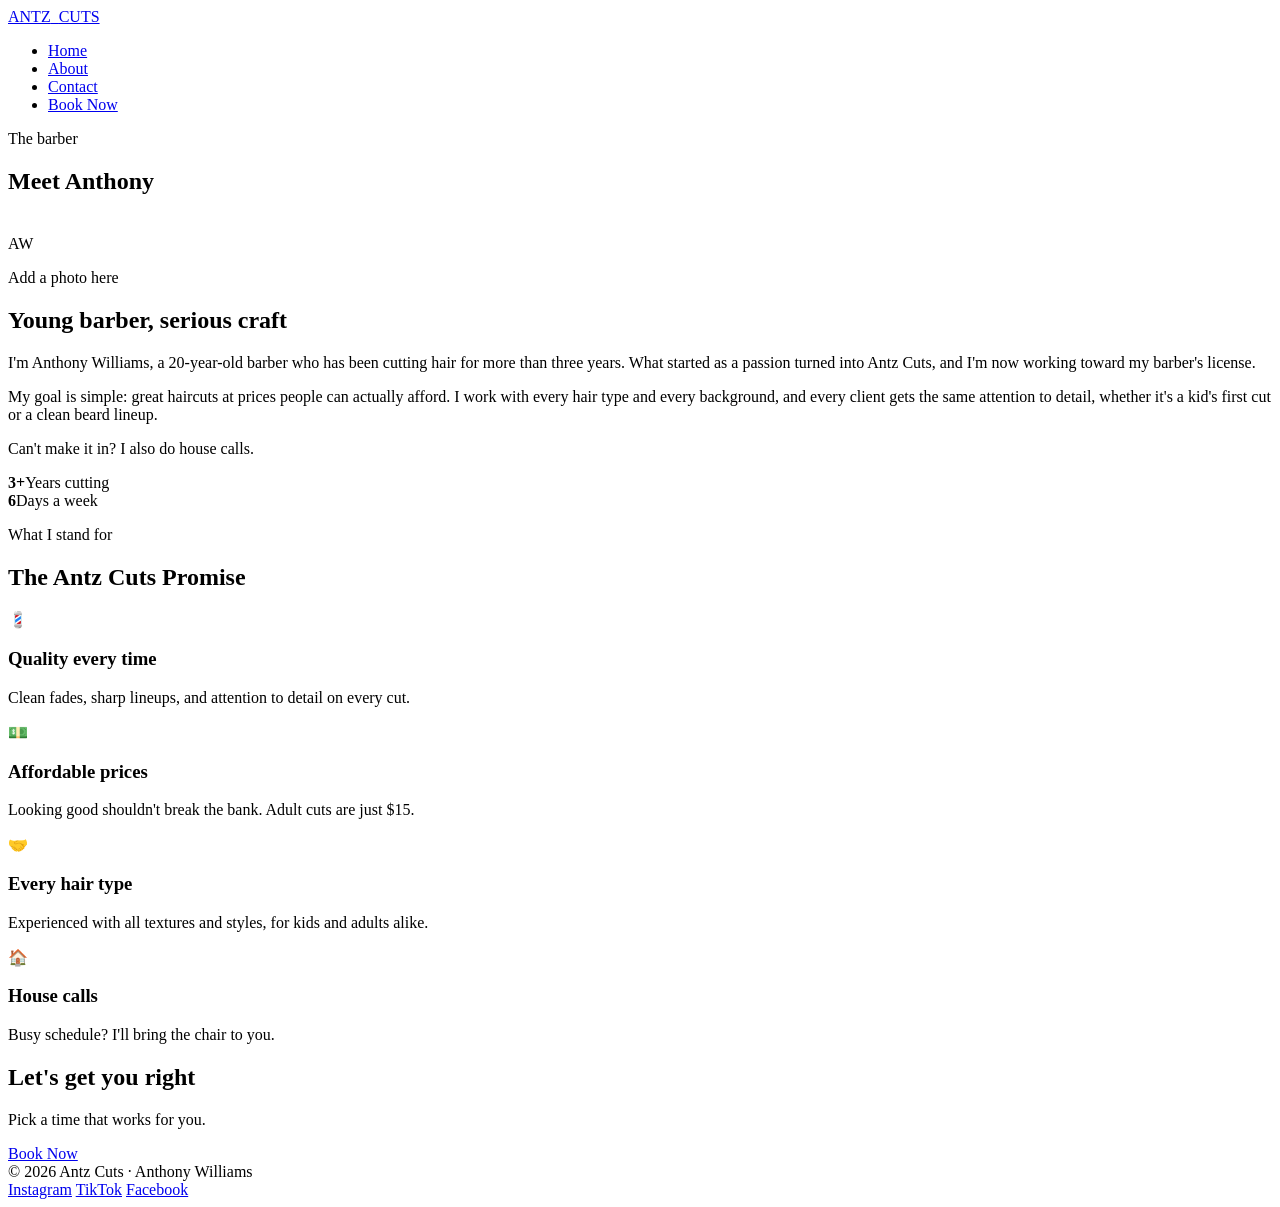
==== about.html @ 1a443a41 "added files" ====
<!DOCTYPE html>
<html lang="en">
<head>
  <meta charset="UTF-8">
  <meta name="viewport" content="width=device-width, initial-scale=1.0">
  <title>Antz Cuts | About</title>
  <link rel="preconnect" href="https://fonts.googleapis.com">
  <link href="https://fonts.googleapis.com/css2?family=Bebas+Neue&family=Inter:wght@400;500;600;700&display=swap" rel="stylesheet">
  <link rel="stylesheet" href="styles.css">
</head>
<body>

  <header>
    <nav class="container nav">
      <a href="index.html" class="logo">ANTZ<span>_</span>CUTS</a>
      <ul class="nav-links">
        <li><a href="index.html">Home</a></li>
        <li><a href="about.html" class="active">About</a></li>
        <li><a href="contact.html">Contact</a></li>
        <li><a href="   book.html" class="btn btn-primary">Book Now</a></li>
      </ul>
    </nav>
    <div class="pole"></div>
  </header>

  <main>
    <section class="page-hero">
      <div class="container">
        <p class="eyebrow">The barber</p>
        <h1>Meet Anthony</h1>
      </div>
    </section>

    <section style="padding-top: 20px;">
      <div class="container about-grid">
        <!-- Replace this block with a real photo: <img src="anthony.jpg" alt="Anthony Williams" class="portrait"> -->
        <div class="portrait">
          <div>
            <div class="initials">AW</div>
            <p>Add a photo here</p>
          </div>
        </div>

        <div class="about-text">
          <h2>Young barber, serious craft</h2>
          <p>I'm Anthony Williams, a 20-year-old barber who has been cutting hair for more than three years. What started as a passion turned into Antz Cuts, and I'm now working toward my barber's license.</p>
          <p>My goal is simple: great haircuts at prices people can actually afford. I work with every hair type and every background, and every client gets the same attention to detail, whether it's a kid's first cut or a clean beard lineup.</p>
          <p>Can't make it in? I also do house calls.</p>

          <div class="stats">
            <div class="stat"><b>3+</b><span>Years cutting</span></div>
            <div class="stat"><b>6</b><span>Days a week</span></div>
          </div>
        </div>
      </div>
    </section>

    <section>
      <div class="container">
        <div class="section-head">
          <p class="eyebrow">What I stand for</p>
          <h2>The Antz Cuts Promise</h2>
        </div>
        <div class="values">
          <div class="value">
            <div class="icon">💈</div>
            <h3>Quality every time</h3>
            <p>Clean fades, sharp lineups, and attention to detail on every cut.</p>
          </div>
          <div class="value">
            <div class="icon">💵</div>
            <h3>Affordable prices</h3>
            <p>Looking good shouldn't break the bank. Adult cuts are just $15.</p>
          </div>
          <div class="value">
            <div class="icon">🤝</div>
            <h3>Every hair type</h3>
            <p>Experienced with all textures and styles, for kids and adults alike.</p>
          </div>
          <div class="value">
            <div class="icon">🏠</div>
            <h3>House calls</h3>
            <p>Busy schedule? I'll bring the chair to you.</p>
          </div>
        </div>
      </div>
    </section>

    <section class="cta">
      <div class="container">
        <h2>Let's get you right</h2>
        <p>Pick a time that works for you.</p>
        <a href="   book.html" class="btn btn-primary">Book Now</a>
      </div>
    </section>
  </main>

  <footer>
    <div class="container foot">
      <span>&copy; 2026 Antz Cuts &middot; Anthony Williams</span>
      <div class="socials">
        <a href="https://www.instagram.com/antz_cuts" target="_blank">Instagram</a>
        <a href="https://www.tiktok.com/@antzcuts" target="_blank">TikTok</a>
        <a href="#" target="_blank">Facebook</a>
      </div>
    </div>
  </footer>

</body>
</html>
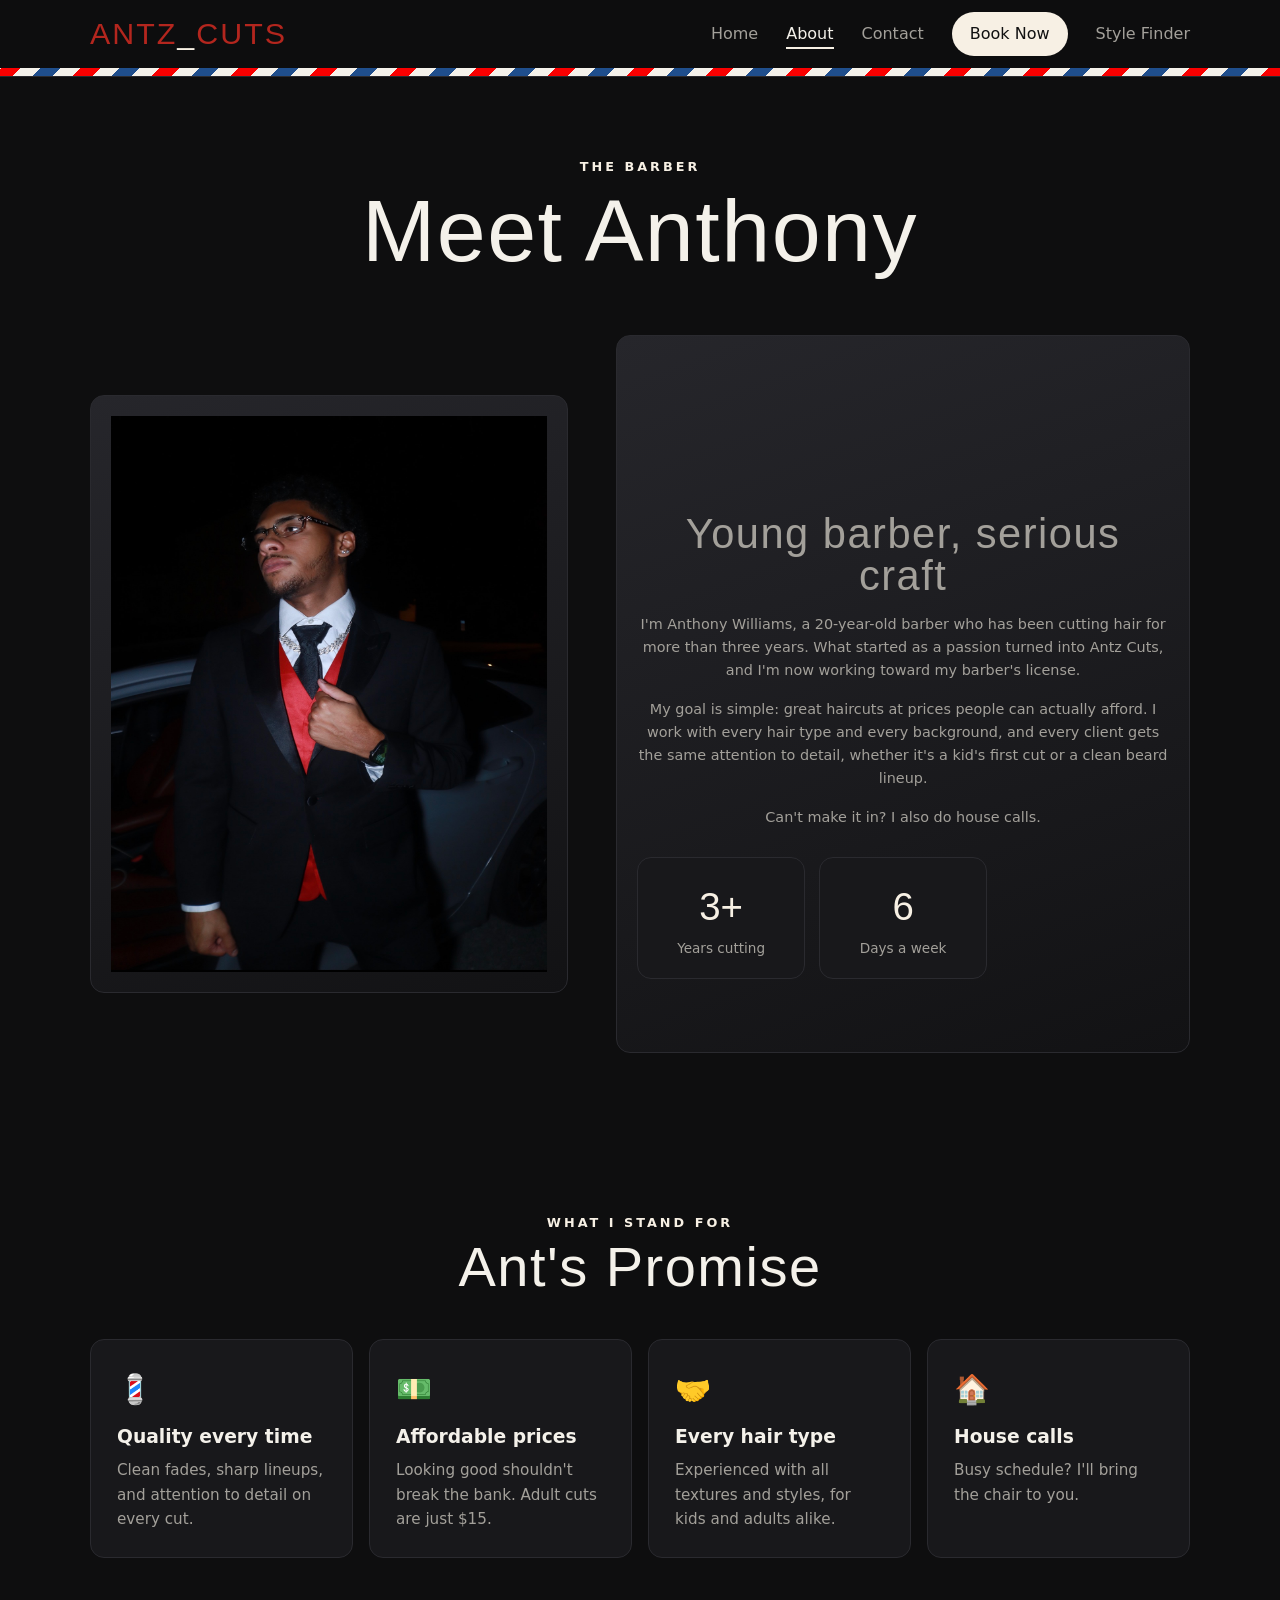
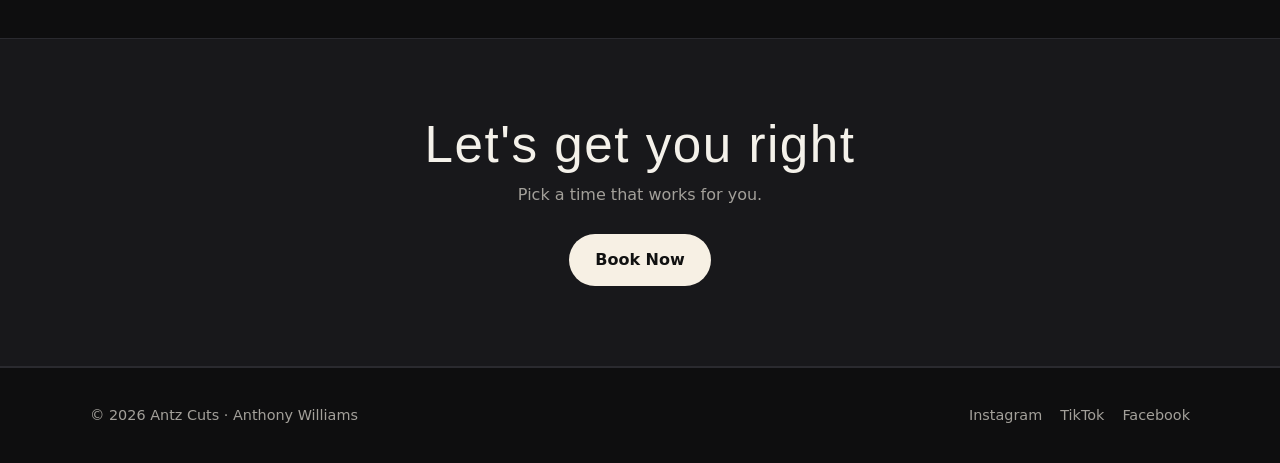
==== commit db4d70a5: "Add booking page and media" ====
--- a/about.html
+++ b/about.html
@@ -18,6 +18,7 @@
         <li><a href="about.html" class="active">About</a></li>
         <li><a href="contact.html">Contact</a></li>
         <li><a href="   book.html" class="btn btn-primary">Book Now</a></li>
+        <li><a href="style-finder.html">Style Finder</a></li>
       </ul>
     </nav>
     <div class="pole"></div>
@@ -33,12 +34,11 @@
 
     <section style="padding-top: 20px;">
       <div class="container about-grid">
-        <!-- Replace this block with a real photo: <img src="anthony.jpg" alt="Anthony Williams" class="portrait"> -->
+        <img src="IMG_3100.jpeg" alt="Anthony Williams, barber" class="portrait">
         <div class="portrait">
           <div>
-            <div class="initials">AW</div>
-            <p>Add a photo here</p>
-          </div>
+           
+           
         </div>
 
         <div class="about-text">
@@ -59,7 +59,7 @@
       <div class="container">
         <div class="section-head">
           <p class="eyebrow">What I stand for</p>
-          <h2>The Antz Cuts Promise</h2>
+          <h2> Ant's Promise</h2>
         </div>
         <div class="values">
           <div class="value">
--- a/styles.css
+++ b/styles.css
@@ -0,0 +1,674 @@
+
+:root {
+  /* --- Color palette (dark barbershop theme) --- */
+  --color-bg:        #0e0e0f;   /* page background        */
+  --color-surface:   #18181b;   /* cards and panels       */
+  --color-border:    #2a2a2f;   /* dividers and outlines  */
+  --color-text:      #f4f1ea;   /* main text (warm white) */
+  --color-muted:     #a3a09a;   /* secondary text         */
+  --color-accent:    #f7f0e4;   /* brand gold: prices, buttons, highlights */
+  --color-accent-hover: #f90000;
+  --color-red:       #f90000;   /* barber-pole red, "Closed" label */
+  --color-blue:      #1f4e8c;   /* barber-pole blue       */
+
+  /* --- Typography: two fonts only --- */
+  --font-display: "Bebas Neue", Impact, sans-serif;   /* headings */
+  --font-body:    "Inter", system-ui, sans-serif;     /* everything else */
+
+  /* --- Spacing scale (used for margin and padding) --- */
+  --space-xs: 6px;
+  --space-sm: 14px;
+  --space-md: 24px;
+  --space-lg: 44px;
+  --space-xl: 80px;
+
+  /* --- Shape --- */
+  --radius: 14px;
+  --radius-pill: 999px;
+}
+
+
+/* ==========================================================================
+   2. BASE / ELEMENT SELECTORS
+   Type selectors (body, a, h1, h2...) set defaults for the whole site.
+   ========================================================================== */
+* {
+  box-sizing: border-box;
+  margin: 0;
+  padding: 0;
+}
+
+body {
+  font-family: var(--font-body);
+  font-size: 16px;
+  line-height: 1.6;
+  color: var(--color-text);
+  background-color: var(--color-bg);
+}
+
+h1, h2 {
+  font-family: var(--font-display);
+  font-weight: 400;
+  letter-spacing: 1.5px;
+  line-height: 1;
+}
+
+h3 {
+  font-family: var(--font-body);
+  font-weight: 600;
+}
+
+a {
+  color: inherit;
+  text-decoration: none;
+}
+
+img {
+  max-width: 100%;
+  display: block;
+}
+
+
+/* ==========================================================================
+   3. LAYOUT HELPERS
+   Class selectors reused on every page.
+   ========================================================================== */
+.container {
+  width: min(1100px, 100% - 32px);   /* 16px side gutter on small screens */
+  margin-inline: auto;               /* centers the content */
+}
+
+section {
+  padding: var(--space-xl) 0;        /* same vertical rhythm on every page */
+}
+
+.section-head {
+  text-align: center;
+  margin-bottom: var(--space-lg);
+}
+
+.section-head h2 {                   /* descendant selector */
+  font-size: clamp(2.4rem, 6vw, 3.5rem);
+  margin-top: var(--space-xs);
+}
+
+/* Small uppercase label that sits above headings ("MENU", "THE BARBER") */
+.eyebrow {
+  color: var(--color-accent);
+  font-size: 0.8rem;
+  font-weight: 600;
+  letter-spacing: 3px;
+  text-transform: uppercase;
+}
+
+
+/* ==========================================================================
+   4. HEADER & NAVIGATION (identical on all three pages)
+   ========================================================================== */
+header {
+  position: sticky;
+  top: 0;
+  z-index: 10;
+  background-color: rgba(14, 14, 15, 0.9);
+  backdrop-filter: blur(8px);
+  border-bottom: 1px solid var(--color-border);
+}
+
+.nav {
+  display: flex;
+  align-items: center;
+  justify-content: space-between;
+  height: 68px;
+}
+
+.logo {
+  font-family: var(--font-display);
+  font-size: 1.9rem;
+  letter-spacing: 2px;
+}
+
+.logo span {
+  color: var(--color-accent);
+}
+
+.nav-links {
+  display: flex;
+  align-items: center;
+  gap: 28px;
+  list-style: none;
+}
+
+.nav-links a {
+  color: var(--color-muted);
+  font-weight: 500;
+  transition: color 0.2s;
+}
+
+/* Pseudo-class selector: hover state */
+.nav-links a:hover {
+  color: var(--color-text);
+}
+
+/* The current page gets class="active" in the HTML */
+.nav-links a.active {
+  color: var(--color-text);
+  border-bottom: 2px solid var(--color-accent);
+  padding-bottom: 4px;
+}
+
+/* Decorative barber-pole stripe under the header */
+.pole {
+  height: 8px;
+  background: repeating-linear-gradient(
+    -45deg,
+    var(--color-red)  0 14px,
+    var(--color-text) 14px 28px,
+    var(--color-blue) 28px 42px,
+    var(--color-text) 42px 56px
+  );
+}
+
+
+/* ==========================================================================
+   5. BUTTONS (reusable component)
+   Base class .btn + modifier classes .btn-primary / .btn-ghost
+   ========================================================================== */
+.btn {
+  display: inline-block;
+  padding: 13px 26px;
+  border-radius: var(--radius-pill);
+  font-weight: 600;
+  transition: transform 0.15s, background-color 0.2s, border-color 0.2s;
+}
+
+.btn:hover {
+  transform: translateY(-2px);       /* small lift on hover */
+}
+
+.btn-primary {
+  background-color: var(--color-accent);
+  color: #111;
+}
+
+.btn-primary:hover {
+  background-color: var(--color-accent-hover);
+}
+
+.btn-ghost {
+  border: 1px solid var(--color-border);
+  color: var(--color-text);
+}
+
+.btn-ghost:hover {
+  border-color: var(--color-accent);
+}
+
+/* Smaller button inside the nav; keep its text dark on gold */
+.nav .btn {
+  padding: 9px 18px;
+}
+
+.nav-links a.btn-primary,
+.nav-links a.btn-primary:hover {
+  color: #111;
+}
+
+
+/* ==========================================================================
+   6. HOME PAGE
+   ========================================================================== */
+
+/* --- Hero banner --- */
+.hero {
+  position: relative;
+  overflow: hidden;
+  padding: 110px 0 90px;
+  text-align: center;
+}
+
+.hero::before {                     
+  content: "";
+  position: absolute;
+  inset: 0;
+  background: radial-gradient(circle at 50% 0%, rgba(22, 22, 22, 0.734), transparent 60%);
+}
+
+.hero > * {                          /* child combinator: keep content above the glow */
+  position: relative;
+}
+
+.hero h1 {
+  font-size: clamp(3.5rem, 11vw, 7.5rem);
+  margin: var(--space-sm) 0;
+}
+
+.hero p {
+  max-width: 560px;
+  margin: 0 auto 32px;
+  color: var(--color-muted);
+  font-size: 1.1rem;
+}
+
+.hero .actions {
+  display: flex;
+  flex-wrap: wrap;
+  justify-content: center;
+  gap: var(--space-sm);
+}
+
+/* --- FEATURED COMPONENT: service price cards ---
+   A responsive grid of cards. Each card shows a service, its price in the
+   brand gold, its length, and an optional tag. */
+.services {
+  display: grid;
+  grid-template-columns: repeat(auto-fit, minmax(240px, 1fr));
+  gap: 16px;
+}
+
+.service {
+  display: flex;
+  flex-direction: column;
+  gap: var(--space-xs);
+  padding: 22px;
+  background-color: var(--color-surface);
+  border: 1px solid var(--color-border);
+  border-radius: var(--radius);
+  transition: border-color 0.2s, transform 0.2s;
+}
+
+.service:hover {
+  border-color: var(--color-accent);
+  transform: translateY(-3px);
+}
+
+.service .top {
+  display: flex;
+  justify-content: space-between;
+  align-items: baseline;
+  gap: 10px;
+}
+
+.service h3 {
+  font-size: 1.05rem;
+}
+
+.service small {
+  color: var(--color-muted);
+}
+
+.price {
+  color: var(--color-accent);
+  font-size: 1.2rem;
+  font-weight: 700;
+  white-space: nowrap;
+}
+
+.tag {
+  align-self: flex-start;
+  padding: 3px 9px;
+  border-radius: var(--radius-pill);
+  background-color: rgba(212, 162, 76, 0.15);
+  color: var(--color-accent);
+  font-size: 0.7rem;
+  letter-spacing: 1px;
+  text-transform: uppercase;
+}
+
+/* --- Hours table --- */
+.hours-wrap {
+  display: grid;
+  grid-template-columns: 1fr 1fr;
+  gap: 40px;
+  align-items: center;
+}
+
+.hours-copy h2 {
+  font-size: 3rem;
+  margin: 8px 0 var(--space-sm);
+}
+
+.hours-copy p {
+  margin-bottom: var(--space-md);
+  color: var(--color-muted);
+}
+
+.hours {
+  padding: 10px var(--space-md);
+  background-color: var(--color-surface);
+  border: 1px solid var(--color-border);
+  border-radius: var(--radius);
+}
+
+.hours li {
+  display: flex;
+  justify-content: space-between;
+  padding: 12px 0;
+  list-style: none;
+  border-bottom: 1px solid var(--color-border);
+}
+
+.hours li:last-child {               /* structural pseudo-class */
+  border-bottom: 0;
+}
+
+.hours .closed {
+  color: var(--color-red);
+  font-weight: 600;
+}
+
+/* --- Call-to-action band (used at the bottom of Home and About) --- */
+.cta {
+  text-align: center;
+  background-color: var(--color-surface);
+  border-block: 1px solid var(--color-border);
+}
+
+.cta h2 {
+  font-size: clamp(2.2rem, 6vw, 3.2rem);
+  margin-bottom: 12px;
+}
+
+.cta p {
+  margin-bottom: 26px;
+  color: var(--color-muted);
+}
+
+
+/* ==========================================================================
+   7. ABOUT PAGE
+   ========================================================================== */
+.page-hero {                         /* shared title banner for About + Contact */
+  padding: var(--space-xl) 0 40px;
+  text-align: center;
+}
+
+.page-hero h1 {
+  font-size: clamp(3rem, 9vw, 5.5rem);
+  margin-top: 10px;
+}
+
+.about-grid {
+  display: grid;
+  grid-template-columns: 1fr 1.2fr;
+  gap: 48px;
+  align-items: center;
+}
+
+.portrait {
+  display: grid;
+  place-items: center;
+  aspect-ratio: 4 / 5;
+  padding: 20px;
+  background: linear-gradient(160deg, #26262b, #121214);
+  border: 1px solid var(--color-border);
+  border-radius: var(--radius);
+  color: var(--color-muted);
+  font-size: 0.9rem;
+  text-align: center;
+}
+
+.portrait .initials {
+  font-family: var(--font-display);
+  font-size: 6rem;
+  line-height: 1;
+  color: var(--color-accent);
+}
+
+.about-text h2 {
+  font-size: 2.6rem;
+  margin-bottom: 16px;
+}
+
+.about-text p {
+  margin-bottom: 16px;
+  color: var(--color-muted);
+}
+
+.stats {
+  display: grid;
+  grid-template-columns: repeat(3, 1fr);
+  gap: var(--space-sm);
+  margin-top: 28px;
+}
+
+.stat {
+  padding: 18px;
+  text-align: center;
+  background-color: var(--color-surface);
+  border: 1px solid var(--color-border);
+  border-radius: var(--radius);
+}
+
+.stat b {
+  display: block;
+  font-family: var(--font-display);
+  font-size: 2.4rem;
+  font-weight: 400;
+  color: var(--color-accent);
+}
+
+.stat span {
+  color: var(--color-muted);
+  font-size: 0.85rem;
+}
+
+.values {
+  display: grid;
+  grid-template-columns: repeat(auto-fit, minmax(220px, 1fr));
+  gap: 16px;
+}
+
+.value {
+  padding: 26px;
+  background-color: var(--color-surface);
+  border: 1px solid var(--color-border);
+  border-radius: var(--radius);
+}
+
+.value .icon {
+  font-size: 1.8rem;
+  margin-bottom: 10px;
+}
+
+.value h3 {
+  margin-bottom: var(--space-xs);
+}
+
+.value p {
+  color: var(--color-muted);
+  font-size: 0.95rem;
+}
+
+
+/* ==========================================================================
+   8. CONTACT PAGE
+   ========================================================================== */
+.contact-grid {
+  display: grid;
+  grid-template-columns: 1fr 1.3fr;
+  gap: 32px;
+}
+
+.card {
+  padding: 28px;
+  background-color: var(--color-surface);
+  border: 1px solid var(--color-border);
+  border-radius: var(--radius);
+}
+
+.card h3 {
+  margin-bottom: 16px;
+  font-size: 1.2rem;
+}
+
+.info-item {
+  display: flex;
+  gap: var(--space-sm);
+  padding: var(--space-sm) 0;
+  border-bottom: 1px solid var(--color-border);
+}
+
+.info-item:last-child {
+  border-bottom: 0;
+}
+
+.info-item .icon {
+  font-size: 1.3rem;
+}
+
+.info-item small {
+  display: block;
+  color: var(--color-muted);
+}
+
+/* --- Form --- */
+#contact-form {                      /* ID selector */
+  display: grid;
+  gap: var(--space-sm);
+}
+
+label {
+  display: grid;
+  gap: var(--space-xs);
+  color: var(--color-muted);
+  font-size: 0.85rem;
+}
+
+input,
+textarea,
+select {                             /* grouped selector */
+  padding: 12px var(--space-sm);
+  font: inherit;
+  color: var(--color-text);
+  background-color: var(--color-bg);
+  border: 1px solid var(--color-border);
+  border-radius: 10px;
+}
+
+input:focus,
+textarea:focus,
+select:focus {
+  outline: 2px solid var(--color-accent);
+  border-color: transparent;
+}
+
+textarea {
+  min-height: 120px;
+  resize: vertical;
+}
+
+.row {
+  display: grid;
+  grid-template-columns: 1fr 1fr;
+  gap: var(--space-sm);
+}
+
+#contact-form .btn {
+  justify-self: start;
+  border: 0;
+  cursor: pointer;
+  font: inherit;
+  font-weight: 600;
+}
+
+.form-note {
+  display: none;                  
+  color: var(--color-accent);
+  font-size: 0.9rem;
+}
+
+
+/* ==========================================================================
+   9. FOOTER (identical on all three pages)
+   ========================================================================== */
+footer {
+  padding: 36px 0;
+  border-top: 1px solid var(--color-border);
+  color: var(--color-muted);
+  font-size: 0.9rem;
+}
+
+.foot {
+  display: flex;
+  flex-wrap: wrap;
+  justify-content: space-between;
+  align-items: center;
+  gap: 16px;
+}
+
+.socials {
+  display: flex;
+  gap: 18px;
+}
+
+.socials a:hover {
+  color: var(--color-accent);
+}
+
+
+/* ==========================================================================
+   10. RESPONSIVE: phones and small tablets
+   ========================================================================== */
+@media (max-width: 760px) {
+  section {
+    padding: 60px 0;
+  }
+
+  .logo {
+    font-size: 1.4rem;
+    letter-spacing: 1px;
+  }
+
+  .nav-links {
+    gap: var(--space-sm);
+    font-size: 0.85rem;
+  }
+
+  .nav .btn {
+    display: none;                   /* hide nav button; page buttons remain */
+  }
+
+  .hours-wrap,
+  .about-grid,
+  .contact-grid,
+  .row {
+    grid-template-columns: 1fr;      /* stack columns vertically */
+  }
+
+  .portrait {
+    aspect-ratio: 16 / 10;
+  }
+}
+.brand {
+  display: flex;
+  align-items: center;      /* vertically lines the logo up with the text */
+  justify-content: center;  /* keeps the pair centered in the header */
+  gap: 12px;                /* space between the logo and the A */
+}
+
+.brand-logo {
+  width: 48px;
+  height: 48px;
+  border-radius: 50%;       /* crops the image to a circle */
+  object-fit: cover;
+  background: none;
+  padding: 0;
+  box-shadow: none;
+}
+.brand {
+    display: flex;
+    align-items: center;      /* lines the logo up vertically with the text */
+    justify-content: center;  /* centers the pair in the header */
+    gap: 12px;                /* space between logo and the A */
+}
+
+.logo {
+    height: 50px;
+    width: 50px;
+    border-radius: 50%;       /* keeps it round */
+}
+
+nav a{ 
+  color:#b3261e;
+}
+
